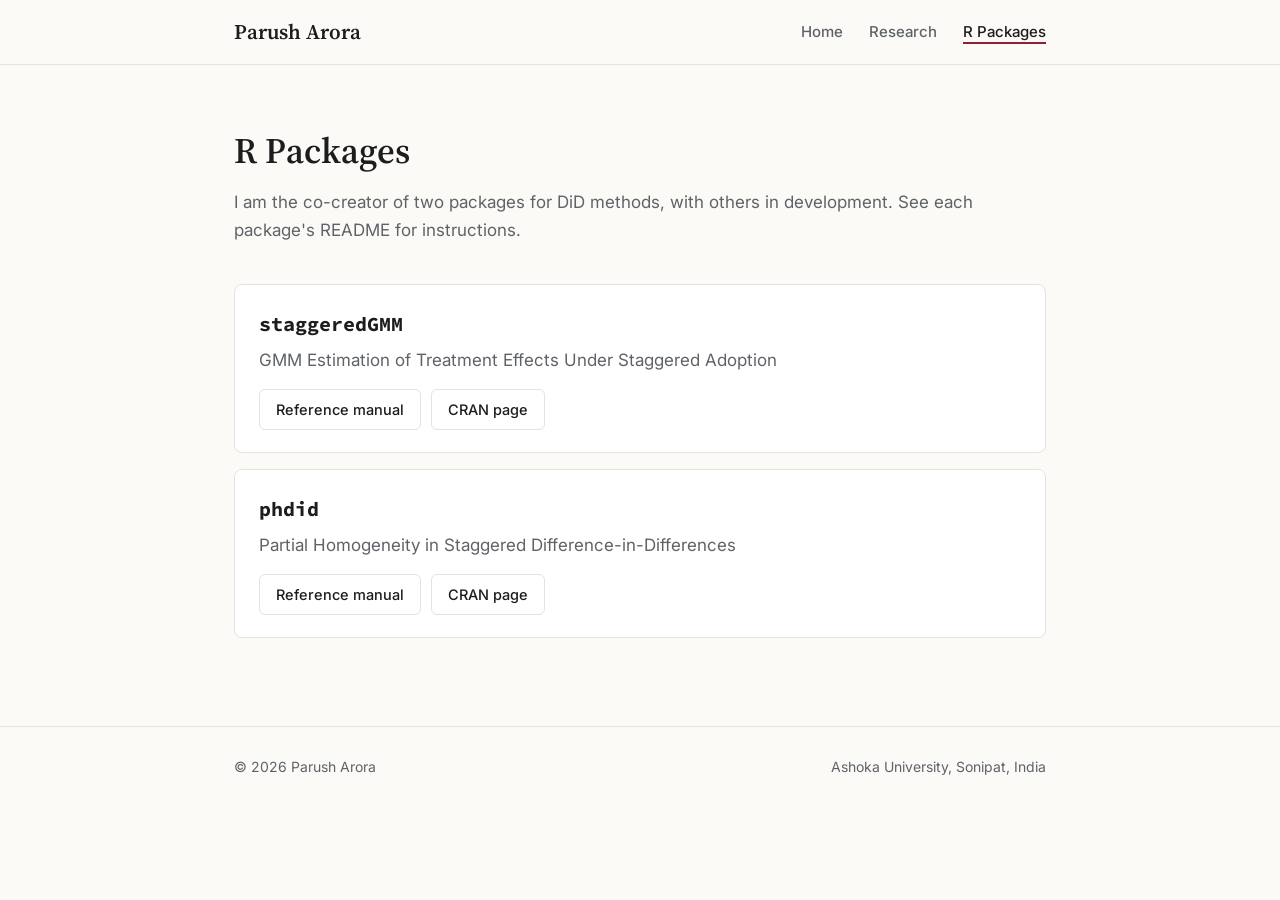
==== r-packages.html @ 5d3c1f45 "Initial version of personal website Co-Authored-By: Claude Opus 5.5 <noreply@anthropic.com>" ====
<!doctype html>
<html lang="en">
<head>
  <meta charset="utf-8">
  <meta name="viewport" content="width=device-width, initial-scale=1">
  <title>R Packages · Parush Arora</title>
  <meta name="description" content="R packages for difference-in-differences methods by Parush Arora.">
  <link rel="preconnect" href="https://fonts.googleapis.com">
  <link rel="preconnect" href="https://fonts.gstatic.com" crossorigin>
  <link href="https://fonts.googleapis.com/css2?family=Inter:wght@400;500;600&family=Source+Serif+4:opsz,wght@8..60,400;8..60,600&family=Source+Code+Pro:wght@500&display=swap" rel="stylesheet">
  <link rel="stylesheet" href="style.css">
</head>
<body>
  <header class="site">
    <div class="wrap">
      <a class="brand" href="index.html">Parush Arora</a>
      <nav>
        <a href="index.html">Home</a>
        <a href="research.html">Research</a>
        <a class="active" href="r-packages.html">R Packages</a>
      </nav>
    </div>
  </header>

  <main>
    <div class="wrap">
      <h1 class="page">R Packages</h1>
      <p class="lede">I am the co-creator of two packages for DiD methods, with others in development. See each package's README for instructions.</p>

      <div class="pkg">
        <h3>staggeredGMM</h3>
        <p>GMM Estimation of Treatment Effects Under Staggered Adoption</p>
        <div class="links">
          <a class="btn" href="https://cran.r-project.org/web/packages/staggeredGMM/staggeredGMM.pdf">Reference manual</a>
          <a class="btn" href="https://CRAN.R-project.org/package=staggeredGMM">CRAN page</a>
        </div>
      </div>

      <div class="pkg">
        <h3>phdid</h3>
        <p>Partial Homogeneity in Staggered Difference-in-Differences</p>
        <div class="links">
          <a class="btn" href="https://cran.r-project.org/web/packages/phdid/phdid.pdf">Reference manual</a>
          <a class="btn" href="https://CRAN.R-project.org/package=phdid">CRAN page</a>
        </div>
      </div>
    </div>
  </main>

  <footer class="site">
    <div class="wrap">
      <span>&copy; 2026 Parush Arora</span>
      <span>Ashoka University, Sonipat, India</span>
    </div>
  </footer>
</body>
</html>
---- style.css ----
:root {
  --bg: #fbfaf7;
  --surface: #ffffff;
  --text: #1d1d1f;
  --muted: #5f6368;
  --line: #e6e3dc;
  --accent: #8a2432;
  --accent-soft: #f6e9eb;
  --serif: "Source Serif 4", Georgia, "Times New Roman", serif;
  --sans: "Inter", -apple-system, BlinkMacSystemFont, "Segoe UI", sans-serif;
}
@media (prefers-color-scheme: dark) {
  :root {
    --bg: #141416;
    --surface: #1c1c1f;
    --text: #ececec;
    --muted: #a0a0a8;
    --line: #2e2e33;
    --accent: #e48a96;
    --accent-soft: #3a2328;
  }
}

* { box-sizing: border-box; }
html { -webkit-text-size-adjust: 100%; }
body {
  margin: 0;
  background: var(--bg);
  color: var(--text);
  font-family: var(--sans);
  font-size: 17px;
  line-height: 1.65;
}
a { color: var(--accent); text-decoration: none; }
a:hover { text-decoration: underline; text-underline-offset: 3px; }

.wrap { max-width: 860px; margin: 0 auto; padding: 0 24px; }

/* Header */
header.site {
  border-bottom: 1px solid var(--line);
  background: var(--bg);
  position: sticky; top: 0; z-index: 10;
}
header.site .wrap {
  display: flex; align-items: center; justify-content: space-between;
  gap: 16px; height: 64px;
}
.brand {
  font-family: var(--serif); font-size: 21px; font-weight: 600;
  color: var(--text);
}
.brand:hover { text-decoration: none; }
nav { display: flex; gap: 26px; }
nav a { color: var(--muted); font-size: 15px; font-weight: 500; }
nav a:hover { color: var(--text); text-decoration: none; }
nav a.active { color: var(--text); box-shadow: inset 0 -2px 0 var(--accent); }

main { padding: 56px 0 72px; }

/* Home */
.hero {
  display: grid; grid-template-columns: 220px 1fr; gap: 48px; align-items: start;
}
.hero img {
  width: 220px; height: 252px; object-fit: cover; border-radius: 6px;
  display: block;
}
.hero h1 {
  font-family: var(--serif); font-weight: 600; font-size: 40px;
  line-height: 1.15; margin: 0 0 6px;
}
.role { color: var(--muted); margin: 0 0 22px; font-size: 16px; }
.role strong { color: var(--text); font-weight: 500; }
.hero p { margin: 0 0 16px; }
.fields { display: flex; flex-wrap: wrap; gap: 8px; margin: 20px 0 26px; padding: 0; list-style: none; }
.fields li {
  font-size: 13.5px; padding: 4px 12px; border-radius: 999px;
  background: var(--accent-soft); color: var(--accent); font-weight: 500;
}
.links { display: flex; flex-wrap: wrap; gap: 10px; }
.btn {
  display: inline-flex; align-items: center; gap: 8px;
  font-size: 14.5px; font-weight: 500;
  padding: 8px 16px; border-radius: 6px;
  border: 1px solid var(--line); background: var(--surface); color: var(--text);
}
.btn:hover { border-color: var(--accent); color: var(--accent); text-decoration: none; }
.btn svg { width: 16px; height: 16px; flex: none; }
.btn.primary { background: var(--accent); border-color: var(--accent); color: #fff; }
@media (prefers-color-scheme: dark) { .btn.primary { color: #141416; } }
.btn.primary:hover { opacity: .9; color: #fff; }
@media (prefers-color-scheme: dark) { .btn.primary:hover { color: #141416; } }

/* Research and packages */
h1.page {
  font-family: var(--serif); font-weight: 600; font-size: 36px; margin: 0 0 8px;
}
.lede { color: var(--muted); margin: 0 0 40px; }
section + section { margin-top: 48px; }
h2 {
  font-family: var(--sans); font-size: 13px; font-weight: 600;
  letter-spacing: .08em; text-transform: uppercase; color: var(--muted);
  margin: 0 0 8px; padding-bottom: 10px; border-bottom: 1px solid var(--line);
}
.papers { list-style: none; margin: 0; padding: 0; }
.papers li { padding: 18px 0; border-bottom: 1px solid var(--line); }
.papers .title { font-family: var(--serif); font-size: 19px; font-weight: 600; line-height: 1.35; }
.papers .title a { color: var(--text); }
.papers .title a:hover { color: var(--accent); }
.papers .meta { color: var(--muted); font-size: 15px; margin-top: 4px; }
.papers .meta em { color: var(--text); font-style: italic; }
.tags { display: flex; flex-wrap: wrap; gap: 8px; margin-top: 10px; }
.tag {
  font-size: 12.5px; font-weight: 500; padding: 2px 10px; border-radius: 4px;
  border: 1px solid var(--line); color: var(--muted);
}
a.tag:hover { border-color: var(--accent); color: var(--accent); text-decoration: none; }
.papers.compact li { padding: 12px 0; }
.papers.compact .title { font-size: 17px; font-weight: 500; }

.pkg {
  border: 1px solid var(--line); background: var(--surface); border-radius: 8px;
  padding: 22px 24px; margin-bottom: 16px;
}
.pkg h3 { margin: 0; font-family: "Source Code Pro", ui-monospace, monospace; font-size: 20px; }
.pkg p { margin: 6px 0 14px; color: var(--muted); }

footer.site { border-top: 1px solid var(--line); padding: 28px 0; color: var(--muted); font-size: 14px; }
footer.site .wrap { display: flex; justify-content: space-between; gap: 16px; flex-wrap: wrap; }

@media (max-width: 680px) {
  body { font-size: 16px; }
  .wrap { padding: 0 16px; }
  header.site .wrap { height: auto; padding-top: 14px; padding-bottom: 14px; flex-direction: column; align-items: flex-start; gap: 8px; }
  nav { gap: 20px; }
  main { padding: 36px 0 56px; }
  .hero { grid-template-columns: 1fr; gap: 24px; }
  .hero img { width: 150px; height: 172px; }
  .hero h1 { font-size: 32px; }
  h1.page { font-size: 30px; }
}
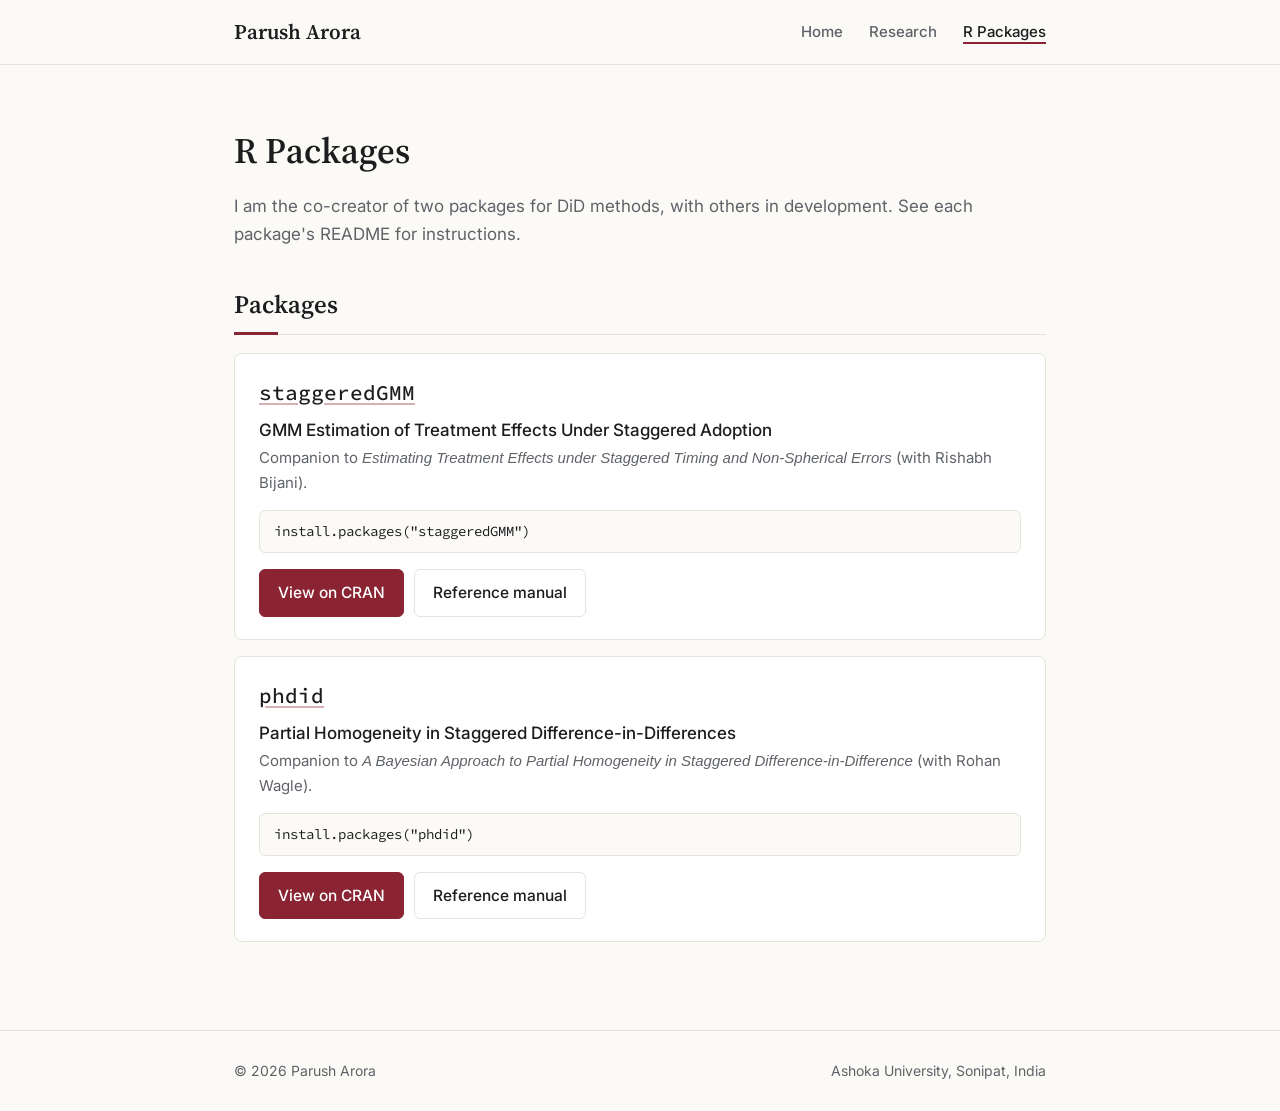
==== commit 7de9b33f: "Packages page: section heading, linked names, primary CRAN button, install lines Co-Authored-By: Cla" ====
--- a/r-packages.html
+++ b/r-packages.html
@@ -27,23 +27,29 @@
       <h1 class="page">R Packages</h1>
       <p class="lede">I am the co-creator of two packages for DiD methods, with others in development. See each package's README for instructions.</p>
 
-      <div class="pkg">
-        <h3>staggeredGMM</h3>
-        <p>GMM Estimation of Treatment Effects Under Staggered Adoption</p>
-        <div class="links">
-          <a class="btn" href="https://cran.r-project.org/web/packages/staggeredGMM/staggeredGMM.pdf">Reference manual</a>
-          <a class="btn" href="https://CRAN.R-project.org/package=staggeredGMM">CRAN page</a>
+      <section>
+        <h2>Packages</h2>
+        <div class="pkg">
+          <h3><a class="t mono" href="https://CRAN.R-project.org/package=staggeredGMM">staggeredGMM</a></h3>
+          <p class="pkg-title">GMM Estimation of Treatment Effects Under Staggered Adoption</p>
+          <p class="pkg-note">Companion to <em>Estimating Treatment Effects under Staggered Timing and Non-Spherical Errors</em> (with Rishabh Bijani).</p>
+          <code class="install">install.packages("staggeredGMM")</code>
+          <div class="links">
+            <a class="btn primary" href="https://CRAN.R-project.org/package=staggeredGMM">View on CRAN</a>
+            <a class="btn" href="https://cran.r-project.org/web/packages/staggeredGMM/staggeredGMM.pdf">Reference manual</a>
+          </div>
         </div>
-      </div>
-
-      <div class="pkg">
-        <h3>phdid</h3>
-        <p>Partial Homogeneity in Staggered Difference-in-Differences</p>
-        <div class="links">
-          <a class="btn" href="https://cran.r-project.org/web/packages/phdid/phdid.pdf">Reference manual</a>
-          <a class="btn" href="https://CRAN.R-project.org/package=phdid">CRAN page</a>
+        <div class="pkg">
+          <h3><a class="t mono" href="https://CRAN.R-project.org/package=phdid">phdid</a></h3>
+          <p class="pkg-title">Partial Homogeneity in Staggered Difference-in-Differences</p>
+          <p class="pkg-note">Companion to <em>A Bayesian Approach to Partial Homogeneity in Staggered Difference-in-Difference</em> (with Rohan Wagle).</p>
+          <code class="install">install.packages("phdid")</code>
+          <div class="links">
+            <a class="btn primary" href="https://CRAN.R-project.org/package=phdid">View on CRAN</a>
+            <a class="btn" href="https://cran.r-project.org/web/packages/phdid/phdid.pdf">Reference manual</a>
+          </div>
         </div>
-      </div>
+      </section>
     </div>
   </main>
 
--- a/style.css
+++ b/style.css
@@ -6,6 +6,7 @@
   --line: #e6e3dc;
   --accent: #8a2432;
   --accent-soft: #f6e9eb;
+  --link-line: rgba(138, 36, 50, .35);
   --serif: "Source Serif 4", Georgia, "Times New Roman", serif;
   --sans: "Inter", -apple-system, BlinkMacSystemFont, "Segoe UI", sans-serif;
 }
@@ -18,6 +19,7 @@
     --line: #2e2e33;
     --accent: #e48a96;
     --accent-soft: #3a2328;
+    --link-line: rgba(228, 138, 150, .4);
   }
 }
 
@@ -35,6 +37,11 @@
 a:hover { text-decoration: underline; text-underline-offset: 3px; }
 
 .wrap { max-width: 860px; margin: 0 auto; padding: 0 24px; }
+
+/* Colour roles
+   --text   all content: names, titles, headings
+   --muted  secondary details: coauthors, journals, captions
+   --accent only what you can click, the active nav item and the short bar under section headings */
 
 /* Header */
 header.site {
@@ -59,30 +66,32 @@
 main { padding: 56px 0 72px; }
 
 /* Home */
+.home .wrap { max-width: 1040px; }
 .hero {
-  display: grid; grid-template-columns: 220px 1fr; gap: 48px; align-items: start;
+  display: grid; grid-template-columns: 280px 1fr; gap: 56px; align-items: center;
+  font-size: 19px;
 }
 .hero img {
-  width: 220px; height: 252px; object-fit: cover; border-radius: 6px;
+  width: 280px; height: 320px; object-fit: cover; border-radius: 8px;
   display: block;
 }
 .hero h1 {
-  font-family: var(--serif); font-weight: 600; font-size: 40px;
-  line-height: 1.15; margin: 0 0 6px;
+  font-family: var(--serif); font-weight: 600; font-size: 50px;
+  line-height: 1.1; margin: 0 0 8px;
 }
-.role { color: var(--muted); margin: 0 0 22px; font-size: 16px; }
+.role { color: var(--muted); margin: 0 0 22px; font-size: 19px; }
 .role strong { color: var(--text); font-weight: 500; }
 .hero p { margin: 0 0 16px; }
 .fields { display: flex; flex-wrap: wrap; gap: 8px; margin: 20px 0 26px; padding: 0; list-style: none; }
 .fields li {
-  font-size: 13.5px; padding: 4px 12px; border-radius: 999px;
-  background: var(--accent-soft); color: var(--accent); font-weight: 500;
+  font-size: 15px; padding: 5px 14px; border-radius: 999px;
+  border: 1px solid var(--line); color: var(--muted); font-weight: 500;
 }
 .links { display: flex; flex-wrap: wrap; gap: 10px; }
 .btn {
   display: inline-flex; align-items: center; gap: 8px;
-  font-size: 14.5px; font-weight: 500;
-  padding: 8px 16px; border-radius: 6px;
+  font-size: 15.5px; font-weight: 500;
+  padding: 10px 18px; border-radius: 6px;
   border: 1px solid var(--line); background: var(--surface); color: var(--text);
 }
 .btn:hover { border-color: var(--accent); color: var(--accent); text-decoration: none; }
@@ -94,37 +103,68 @@
 
 /* Research and packages */
 h1.page {
-  font-family: var(--serif); font-weight: 600; font-size: 36px; margin: 0 0 8px;
+  font-family: var(--serif); font-weight: 600; font-size: 36px; margin: 0 0 28px;
 }
-.lede { color: var(--muted); margin: 0 0 40px; }
-section + section { margin-top: 48px; }
+.lede { color: var(--muted); margin: -16px 0 36px; }
+section + section { margin-top: 36px; }
 h2 {
-  font-family: var(--sans); font-size: 13px; font-weight: 600;
-  letter-spacing: .08em; text-transform: uppercase; color: var(--muted);
-  margin: 0 0 8px; padding-bottom: 10px; border-bottom: 1px solid var(--line);
+  font-family: var(--serif); font-size: 25px; font-weight: 600;
+  color: var(--text); margin: 0 0 14px; padding-bottom: 8px;
+  border-bottom: 1px solid var(--line); position: relative;
 }
-.papers { list-style: none; margin: 0; padding: 0; }
-.papers li { padding: 18px 0; border-bottom: 1px solid var(--line); }
-.papers .title { font-family: var(--serif); font-size: 19px; font-weight: 600; line-height: 1.35; }
-.papers .title a { color: var(--text); }
-.papers .title a:hover { color: var(--accent); }
-.papers .meta { color: var(--muted); font-size: 15px; margin-top: 4px; }
-.papers .meta em { color: var(--text); font-style: italic; }
-.tags { display: flex; flex-wrap: wrap; gap: 8px; margin-top: 10px; }
+h2::after {
+  content: ""; position: absolute; left: 0; bottom: -1px;
+  width: 44px; height: 3px; background: var(--accent);
+}
+.papers { margin: 0; padding-left: 1.2em; }
+.papers li { margin: 0 0 8px; padding-left: 2px; line-height: 1.5; }
+.papers li::marker { color: var(--muted); }
+.papers .t { font-weight: 500; color: var(--text); }
+.papers a.t {
+  color: var(--text); text-decoration: underline;
+  text-decoration-color: var(--link-line); text-decoration-thickness: 1px; text-underline-offset: 3px;
+}
+.papers a.t:hover { color: var(--accent); text-decoration-color: var(--accent); }
+.papers .co { color: var(--muted); }
 .tag {
-  font-size: 12.5px; font-weight: 500; padding: 2px 10px; border-radius: 4px;
+  display: inline-block; vertical-align: 1px; margin-left: 4px;
+  font-size: 12px; font-weight: 500; line-height: 1.4;
+  padding: 1px 8px; border-radius: 4px;
   border: 1px solid var(--line); color: var(--muted);
 }
 a.tag:hover { border-color: var(--accent); color: var(--accent); text-decoration: none; }
-.papers.compact li { padding: 12px 0; }
-.papers.compact .title { font-size: 17px; font-weight: 500; }
+
+.home-grid {
+  display: grid; grid-template-columns: 3fr 2fr; gap: 56px;
+  margin-top: 64px; padding-top: 0;
+}
+.home-grid section + section { margin-top: 0; }
+.home-grid h2 { font-size: 22px; }
+.pkgs { list-style: none; margin: 0; padding: 0; }
+.pkgs li { margin: 0 0 14px; line-height: 1.45; }
+.pkgs .co { display: block; color: var(--muted); font-size: 15px; }
+.mono { font-family: "Source Code Pro", ui-monospace, monospace; }
+a.t.mono {
+  color: var(--text); font-weight: 500; text-decoration: underline;
+  text-decoration-color: var(--link-line); text-underline-offset: 3px;
+}
+a.t.mono:hover { color: var(--accent); text-decoration-color: var(--accent); }
+.more { display: inline-block; margin-top: 6px; font-size: 15px; font-weight: 500; }
 
 .pkg {
   border: 1px solid var(--line); background: var(--surface); border-radius: 8px;
   padding: 22px 24px; margin-bottom: 16px;
 }
-.pkg h3 { margin: 0; font-family: "Source Code Pro", ui-monospace, monospace; font-size: 20px; }
-.pkg p { margin: 6px 0 14px; color: var(--muted); }
+.pkg h3 { margin: 0; font-size: 21px; }
+.pkg .pkg-title { margin: 6px 0 2px; color: var(--text); font-weight: 500; }
+.pkg .pkg-note { margin: 0 0 14px; color: var(--muted); font-size: 15px; }
+.install {
+  display: block; margin: 0 0 16px; padding: 9px 14px; border-radius: 6px;
+  background: var(--bg); border: 1px solid var(--line);
+  font-family: "Source Code Pro", ui-monospace, monospace; font-size: 14px; color: var(--text);
+  overflow-x: auto; white-space: nowrap;
+}
+section .pkg:first-of-type { margin-top: 18px; }
 
 footer.site { border-top: 1px solid var(--line); padding: 28px 0; color: var(--muted); font-size: 14px; }
 footer.site .wrap { display: flex; justify-content: space-between; gap: 16px; flex-wrap: wrap; }
@@ -135,8 +175,10 @@
   header.site .wrap { height: auto; padding-top: 14px; padding-bottom: 14px; flex-direction: column; align-items: flex-start; gap: 8px; }
   nav { gap: 20px; }
   main { padding: 36px 0 56px; }
-  .hero { grid-template-columns: 1fr; gap: 24px; }
+  .hero { grid-template-columns: 1fr; gap: 24px; font-size: 17px; }
   .hero img { width: 150px; height: 172px; }
-  .hero h1 { font-size: 32px; }
+  .hero h1 { font-size: 34px; }
+  .role { font-size: 17px; }
+  .home-grid { grid-template-columns: 1fr; gap: 40px; margin-top: 48px; }
   h1.page { font-size: 30px; }
 }
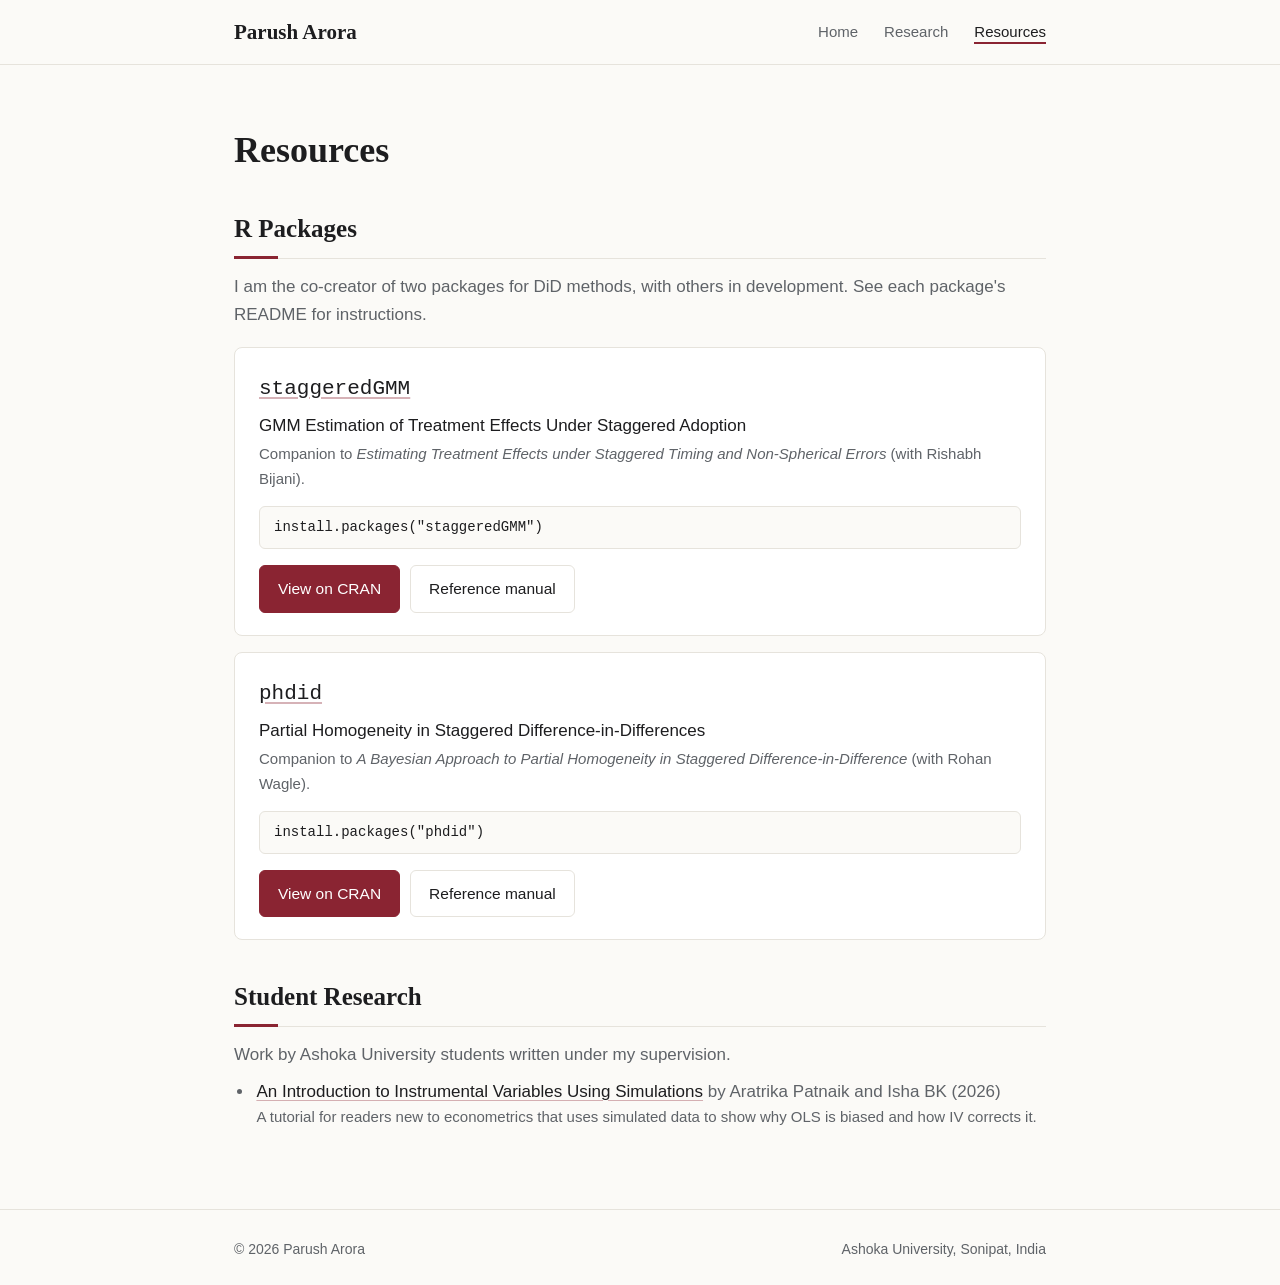
==== commit 29919f9e: "Rename R Packages page to Resources, add Student Research section Co-Authored-By: Claude Opus 5.5 <n" ====
--- a/r-packages.html
+++ b/r-packages.html
@@ -1,63 +1,4 @@
 <!doctype html>
-<html lang="en">
-<head>
-  <meta charset="utf-8">
-  <meta name="viewport" content="width=device-width, initial-scale=1">
-  <title>R Packages · Parush Arora</title>
-  <meta name="description" content="R packages for difference-in-differences methods by Parush Arora.">
-  <link rel="preconnect" href="https://fonts.googleapis.com">
-  <link rel="preconnect" href="https://fonts.gstatic.com" crossorigin>
-  <link href="https://fonts.googleapis.com/css2?family=Inter:wght@400;500;600&family=Source+Serif+4:opsz,wght@8..60,400;8..60,600&family=Source+Code+Pro:wght@500&display=swap" rel="stylesheet">
-  <link rel="stylesheet" href="style.css">
-</head>
-<body>
-  <header class="site">
-    <div class="wrap">
-      <a class="brand" href="index.html">Parush Arora</a>
-      <nav>
-        <a href="index.html">Home</a>
-        <a href="research.html">Research</a>
-        <a class="active" href="r-packages.html">R Packages</a>
-      </nav>
-    </div>
-  </header>
-
-  <main>
-    <div class="wrap">
-      <h1 class="page">R Packages</h1>
-      <p class="lede">I am the co-creator of two packages for DiD methods, with others in development. See each package's README for instructions.</p>
-
-      <section>
-        <h2>Packages</h2>
-        <div class="pkg">
-          <h3><a class="t mono" href="https://CRAN.R-project.org/package=staggeredGMM">staggeredGMM</a></h3>
-          <p class="pkg-title">GMM Estimation of Treatment Effects Under Staggered Adoption</p>
-          <p class="pkg-note">Companion to <em>Estimating Treatment Effects under Staggered Timing and Non-Spherical Errors</em> (with Rishabh Bijani).</p>
-          <code class="install">install.packages("staggeredGMM")</code>
-          <div class="links">
-            <a class="btn primary" href="https://CRAN.R-project.org/package=staggeredGMM">View on CRAN</a>
-            <a class="btn" href="https://cran.r-project.org/web/packages/staggeredGMM/staggeredGMM.pdf">Reference manual</a>
-          </div>
-        </div>
-        <div class="pkg">
-          <h3><a class="t mono" href="https://CRAN.R-project.org/package=phdid">phdid</a></h3>
-          <p class="pkg-title">Partial Homogeneity in Staggered Difference-in-Differences</p>
-          <p class="pkg-note">Companion to <em>A Bayesian Approach to Partial Homogeneity in Staggered Difference-in-Difference</em> (with Rohan Wagle).</p>
-          <code class="install">install.packages("phdid")</code>
-          <div class="links">
-            <a class="btn primary" href="https://CRAN.R-project.org/package=phdid">View on CRAN</a>
-            <a class="btn" href="https://cran.r-project.org/web/packages/phdid/phdid.pdf">Reference manual</a>
-          </div>
-        </div>
-      </section>
-    </div>
-  </main>
-
-  <footer class="site">
-    <div class="wrap">
-      <span>&copy; 2026 Parush Arora</span>
-      <span>Ashoka University, Sonipat, India</span>
-    </div>
-  </footer>
-</body>
-</html>
+<html lang="en"><head><meta charset="utf-8"><title>Resources · Parush Arora</title>
+<meta http-equiv="refresh" content="0; url=resources.html"><link rel="canonical" href="resources.html"></head>
+<body><a href="resources.html">Continue to Resources</a></body></html>
